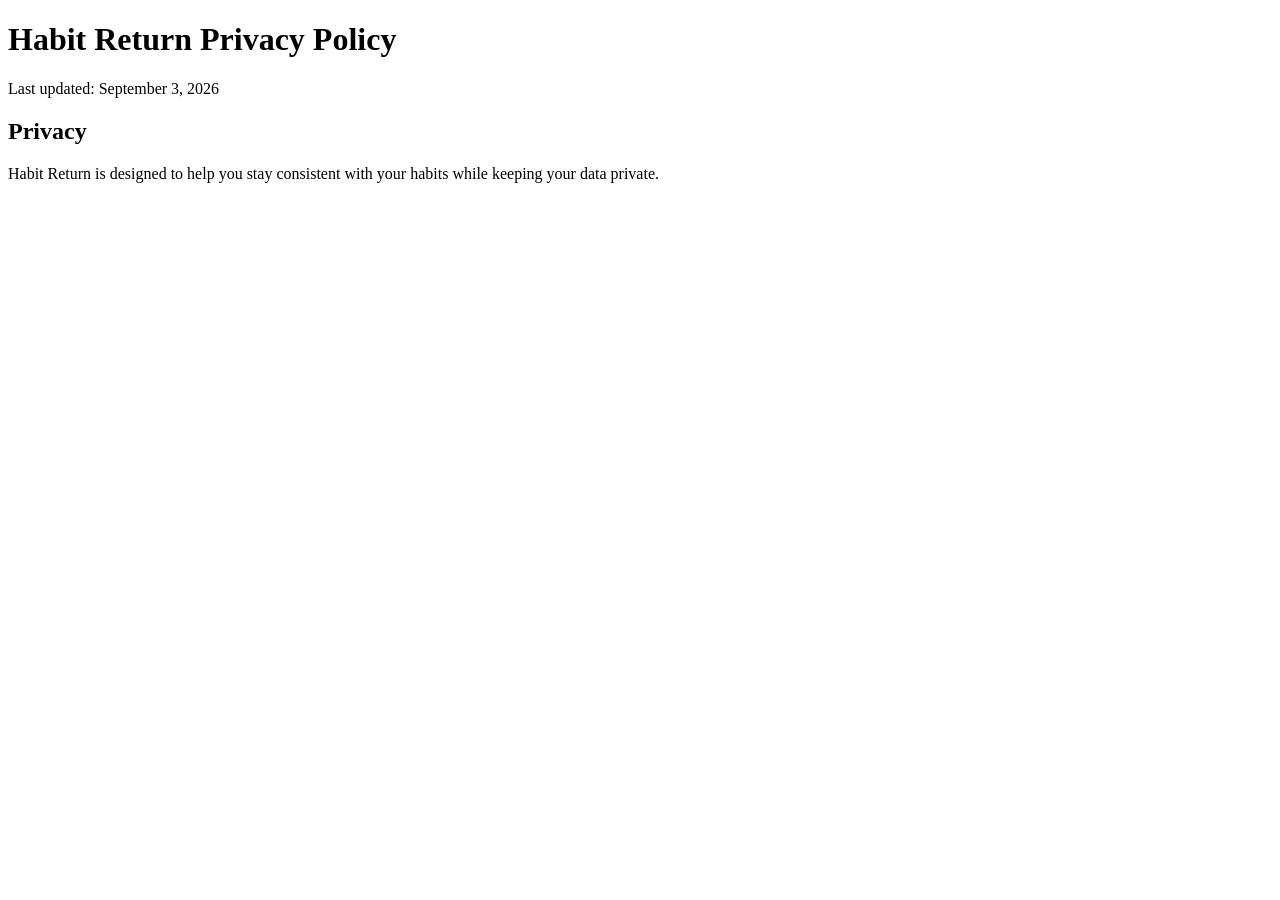
==== index.html @ 1a4edba1 "Create index.html" ====
<!DOCTYPE html>
<html lang="en">
<head>
    <meta charset="UTF-8">
    <meta name="viewport" content="width=device-width, initial-scale=1.0">

    <title>Habit Return - Privacy Policy</title>
</head>

<body>

    <h1>Habit Return Privacy Policy</h1>

    <p>Last updated: September 3, 2026</p>

    <h2>Privacy</h2>

    <p>
        Habit Return is designed to help you stay consistent with
        your habits while keeping your data private.
    </p>

</body>
</html>
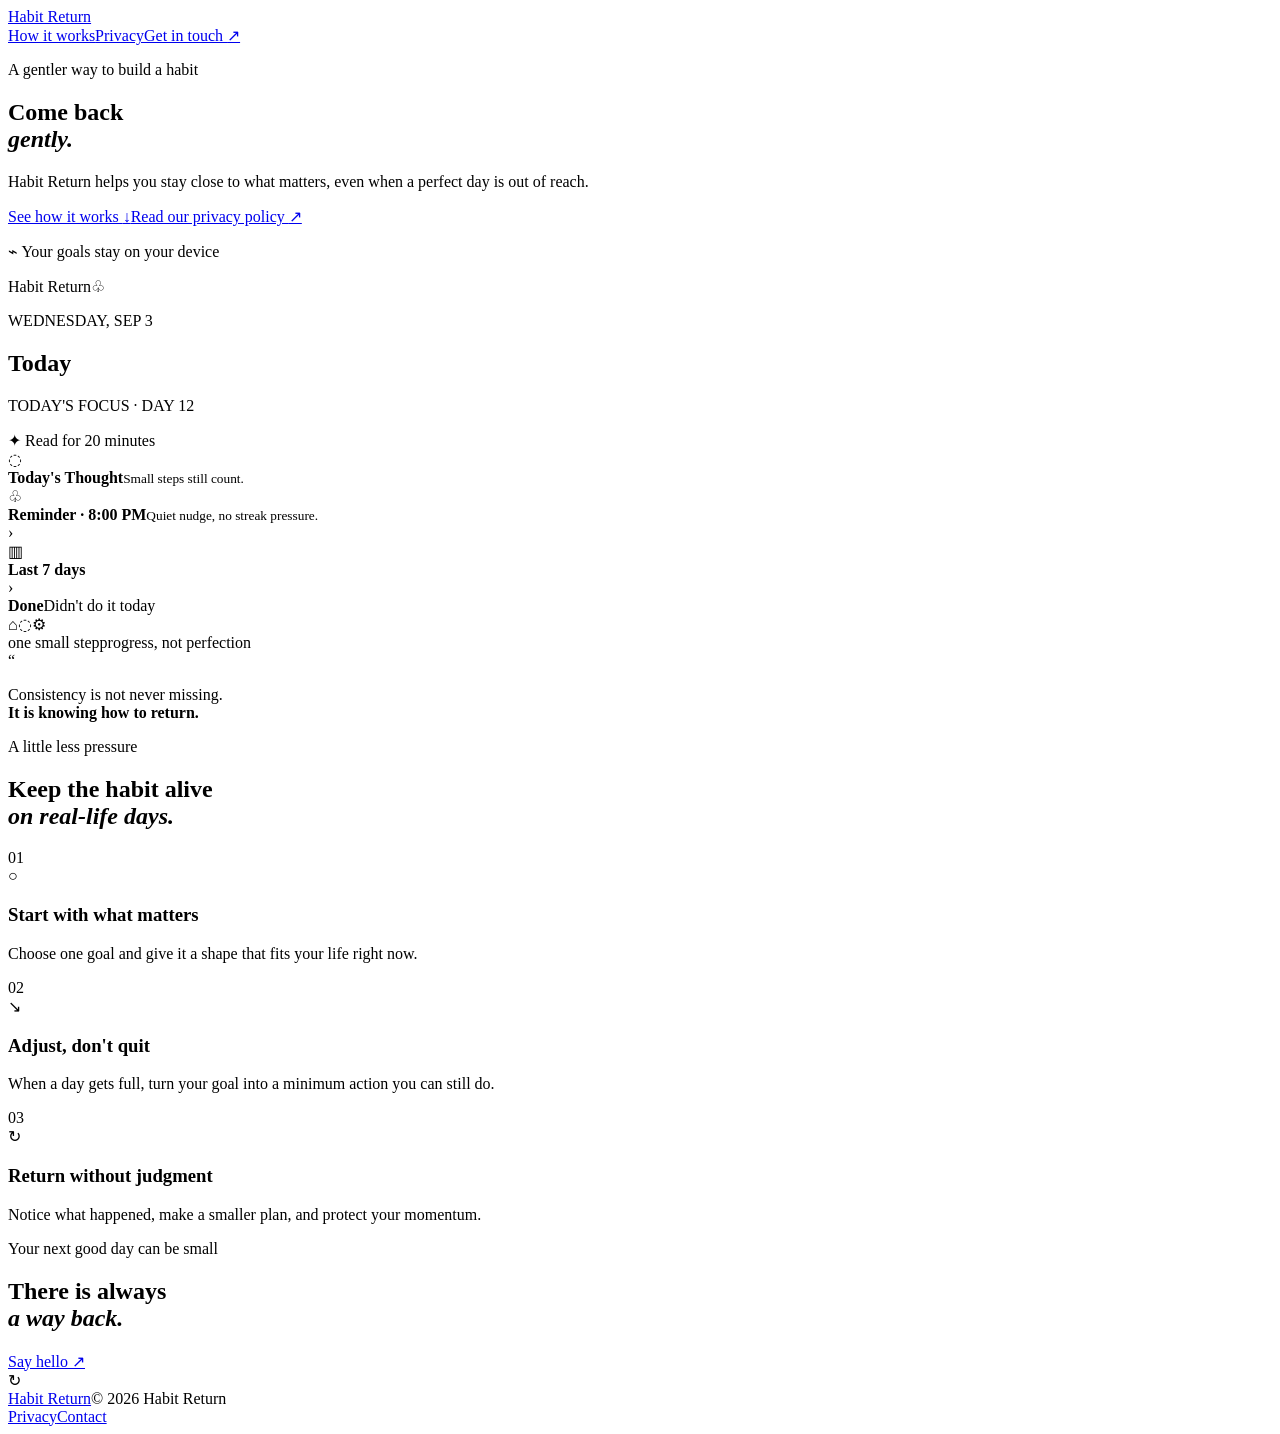
==== commit e59ff493: "Update home screen" ====
--- a/index.html
+++ b/index.html
@@ -1,24 +1,111 @@
-<!DOCTYPE html>
+<!doctype html>
 <html lang="en">
+
 <head>
-    <meta charset="UTF-8">
-    <meta name="viewport" content="width=device-width, initial-scale=1.0">
-
-    <title>Habit Return - Privacy Policy</title>
+    <meta charset="utf-8" />
+    <meta name="viewport" content="width=device-width, initial-scale=1" />
+    <meta name="description"
+        content="Habit Return helps you keep going on the days your usual routine does not happen." />
+    <title>Habit Return | Come back gently</title>
+    <link rel="stylesheet" href="styles.css" />
 </head>
 
 <body>
+    <header class="site-header">
+        <a class="brand" href="index.html" aria-label="Habit Return home"><span class="brand-mark"
+                aria-hidden="true"><img src="assets/logo.svg" alt="" /></span><span>Habit Return</span></a>
+        <nav class="site-nav" aria-label="Main navigation"><a href="#how-it-works">How it works</a><a
+                href="privacy.html">Privacy</a><a class="nav-cta" href="mailto:habitreturn.app@gmail.com">Get in touch
+                <span aria-hidden="true">↗</span></a></nav>
+    </header>
+    <main>
+        <section class="hero page-width">
+            <div class="hero-copy reveal">
+                <p class="eyebrow"><span class="eyebrow-dot"></span> A gentler way to build a habit</p>
+                <h1>Come back<br /><em>gently.</em></h1>
+                <p class="hero-lede">Habit Return helps you stay close to what matters, even when a perfect day is out
+                    of reach.</p>
+                <div class="hero-actions"><a class="button button-primary" href="#how-it-works">See how it works <span
+                            aria-hidden="true">↓</span></a><a class="text-link" href="privacy.html">Read our privacy
+                        policy <span aria-hidden="true">↗</span></a></div>
+                <p class="local-note"><span aria-hidden="true">⌁</span> Your goals stay on your device</p>
+            </div>
+            <div class="hero-art reveal reveal-delay" aria-label="A preview of the Habit Return daily check-in screen">
+                <div class="sun-ring"></div>
+                <div class="phone">
+                    <div class="phone-speaker"></div>
+                    <div class="phone-screen">
+                        <div class="phone-topline"><span class="phone-brand"><img src="assets/logo.svg" alt="" />Habit
+                                Return</span><span>♧</span></div>
+                        <p class="phone-kicker">WEDNESDAY, SEP 3</p>
+                        <h2>Today</h2>
+                        <p class="focus-label">TODAY'S FOCUS · DAY 12</p>
+                        <div class="focus-title"><span>✦</span> Read for 20 minutes</div>
+                        <div class="thought-row"><span class="mini-icon">◌</span>
+                            <div class="row-copy"><b>Today's Thought</b><small>Small steps still count.</small></div>
+                        </div>
+                        <div class="reminder-row"><span class="mini-icon orange">♧</span>
+                            <div class="row-copy"><b>Reminder · 8:00 PM</b><small>Quiet nudge, no streak
+                                    pressure.</small></div><span class="row-arrow">›</span>
+                        </div>
+                        <div class="history-row"><span class="mini-icon">▥</span>
+                            <div class="row-copy"><b>Last 7 days</b></div><span class="row-arrow">›</span>
+                        </div>
+                        <div class="status-row"><i></i><i class="today"></i><i></i><i></i><i></i></div>
+                        <div class="mock-buttons"><b>Done</b><span>Didn't do it today</span></div>
+                        <div class="phone-tabbar"><span>⌂</span><span class="active">◌</span><span>⚙</span></div>
+                    </div>
+                </div><span class="art-label label-one">one small step</span><span class="art-label label-two">progress,
+                    not perfection</span>
+            </div>
+        </section>
+        <section class="quote-band">
+            <div class="page-width quote-content"><span class="quote-mark">“</span>
+                <p>Consistency is not never missing.<br /><strong>It is knowing how to return.</strong></p><span
+                    class="quote-line"></span>
+            </div>
+        </section>
+        <section class="how page-width" id="how-it-works">
+            <div class="section-heading reveal">
+                <p class="eyebrow">A little less pressure</p>
+                <h2>Keep the habit alive<br /><em>on real-life days.</em></h2>
+            </div>
+            <div class="feature-grid">
+                <article class="feature reveal">
+                    <div class="feature-number">01</div>
+                    <div class="feature-icon blue">○</div>
+                    <h3>Start with what matters</h3>
+                    <p>Choose one goal and give it a shape that fits your life right now.</p>
+                </article>
+                <article class="feature reveal reveal-delay">
+                    <div class="feature-number">02</div>
+                    <div class="feature-icon orange">↘</div>
+                    <h3>Adjust, don't quit</h3>
+                    <p>When a day gets full, turn your goal into a minimum action you can still do.</p>
+                </article>
+                <article class="feature reveal reveal-delay-two">
+                    <div class="feature-number">03</div>
+                    <div class="feature-icon green">↻</div>
+                    <h3>Return without judgment</h3>
+                    <p>Notice what happened, make a smaller plan, and protect your momentum.</p>
+                </article>
+            </div>
+        </section>
+        <section class="closing page-width reveal">
+            <div class="closing-inner">
+                <p class="eyebrow">Your next good day can be small</p>
+                <h2>There is always<br /><em>a way back.</em></h2><a class="button button-dark"
+                    href="mailto:habitreturn.app@gmail.com">Say hello <span aria-hidden="true">↗</span></a>
+            </div>
+            <div class="closing-scribble" aria-hidden="true">↻</div>
+        </section>
+    </main>
+    <footer class="site-footer page-width"><a class="brand" href="index.html"><span class="brand-mark small"
+                aria-hidden="true"><img src="assets/logo.svg" alt="" /></span><span>Habit Return</span></a><span>© 2026
+            Habit Return</span>
+        <div><a href="privacy.html">Privacy</a><a href="mailto:habitreturn.app@gmail.com">Contact</a></div>
+    </footer>
+    <script src="script.js"></script>
+</body>
 
-    <h1>Habit Return Privacy Policy</h1>
-
-    <p>Last updated: September 3, 2026</p>
-
-    <h2>Privacy</h2>
-
-    <p>
-        Habit Return is designed to help you stay consistent with
-        your habits while keeping your data private.
-    </p>
-
-</body>
 </html>
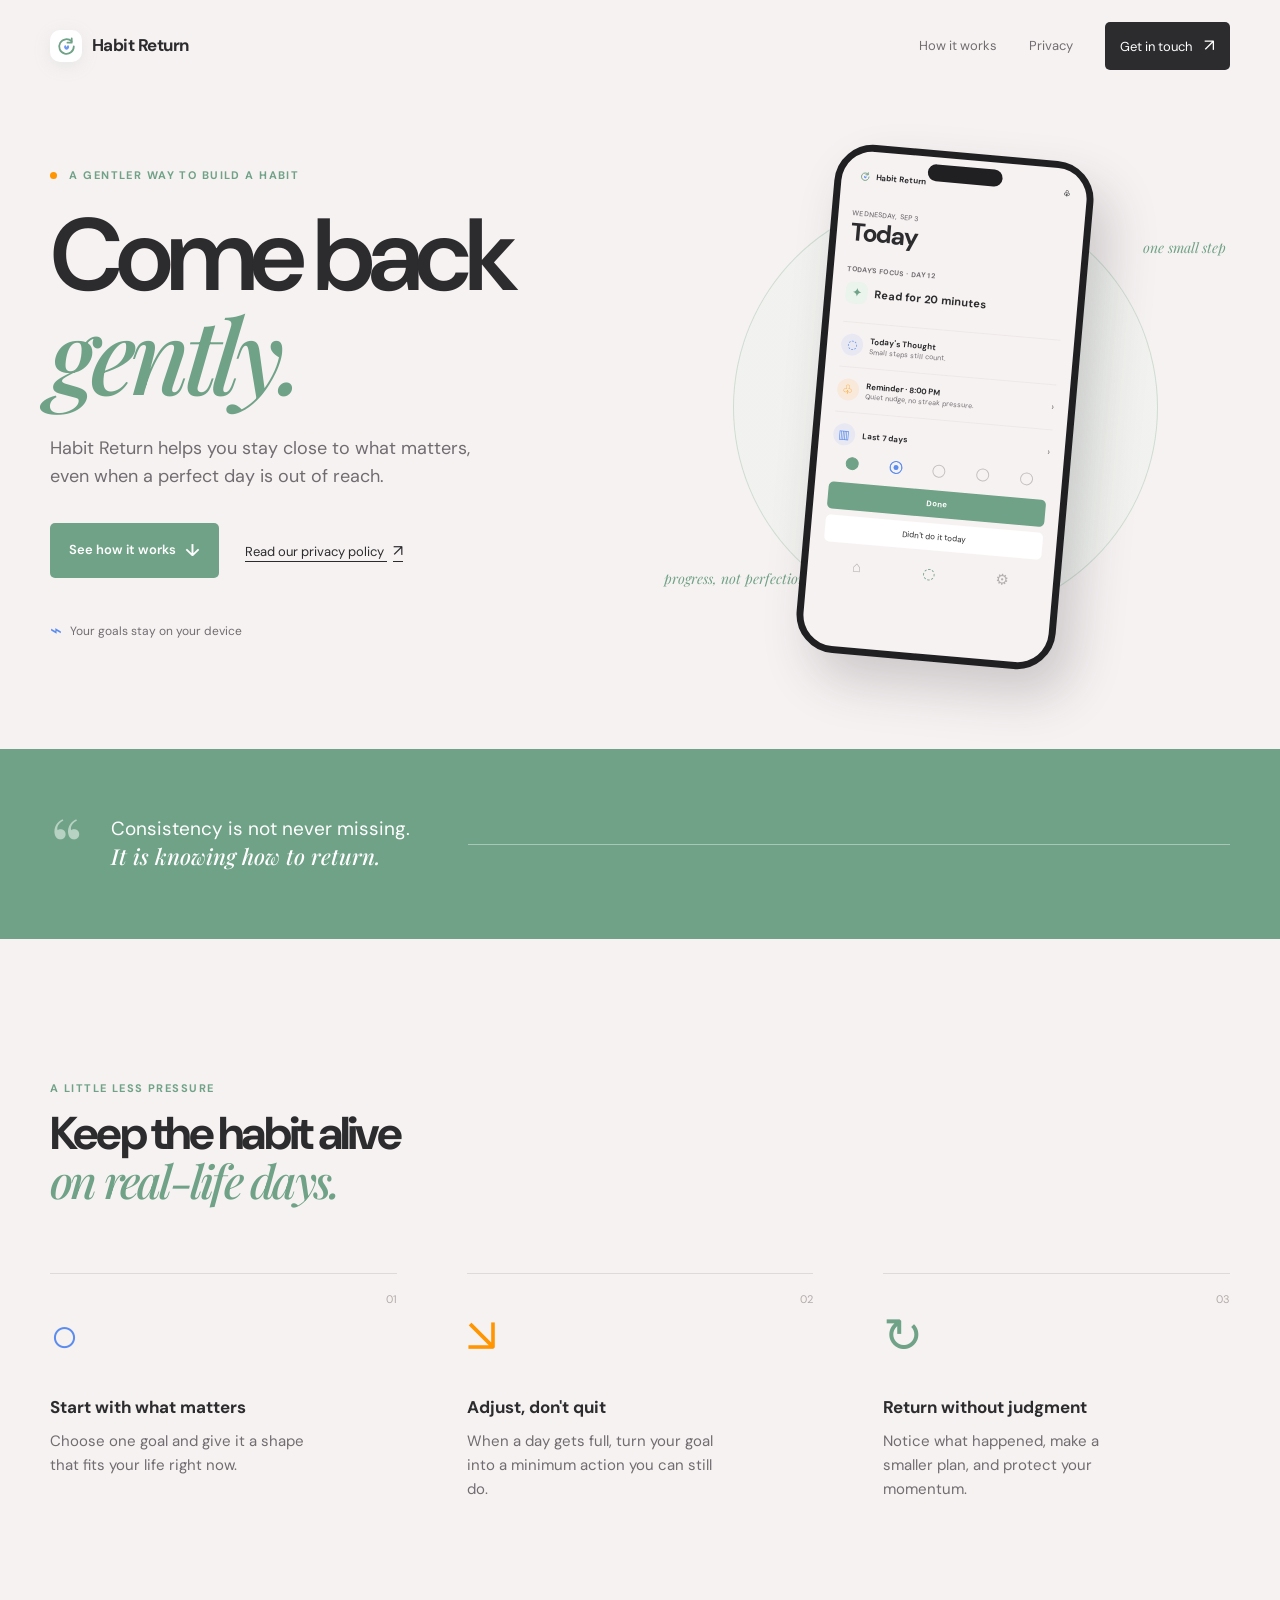
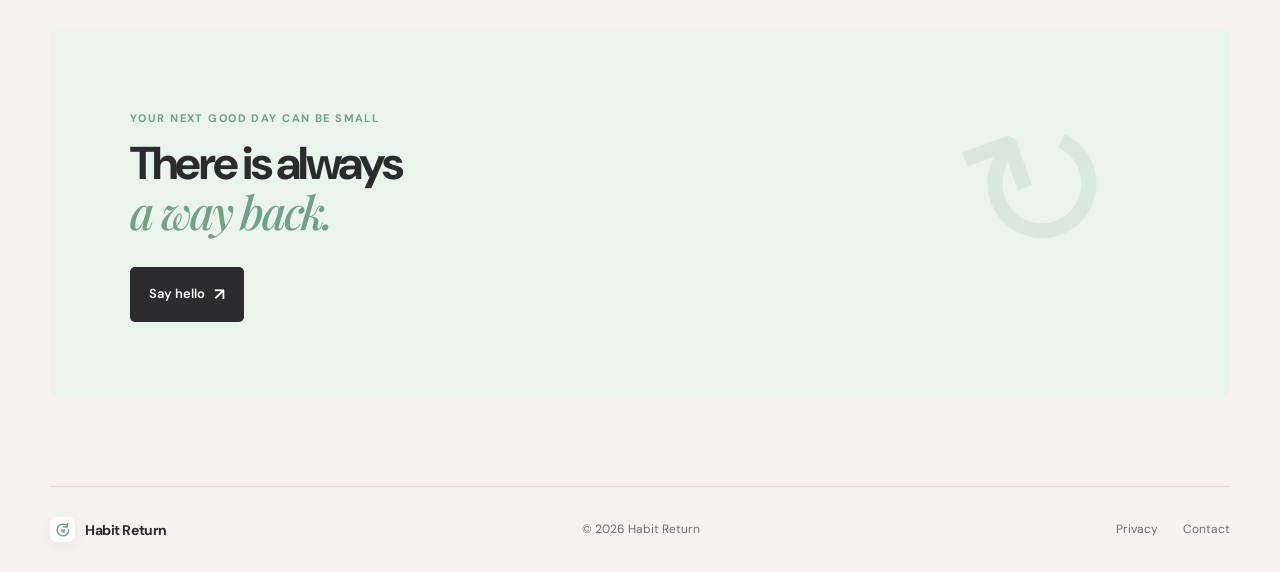
==== commit 2c30f3b9: "fix privacy redirect" ====
--- a/index.html
+++ b/index.html
@@ -15,7 +15,7 @@
         <a class="brand" href="index.html" aria-label="Habit Return home"><span class="brand-mark"
                 aria-hidden="true"><img src="assets/logo.svg" alt="" /></span><span>Habit Return</span></a>
         <nav class="site-nav" aria-label="Main navigation"><a href="#how-it-works">How it works</a><a
-                href="privacy.html">Privacy</a><a class="nav-cta" href="mailto:habitreturn.app@gmail.com">Get in touch
+                href="privacy">Privacy</a><a class="nav-cta" href="mailto:habitreturn.app@gmail.com">Get in touch
                 <span aria-hidden="true">↗</span></a></nav>
     </header>
     <main>
--- a/styles.css
+++ b/styles.css
@@ -0,0 +1,990 @@
+@import url('https://fonts.googleapis.com/css2?family=DM+Sans:wght@400;500;600;700&family=Playfair+Display:ital,wght@0,500;0,600;1,500;1,600&display=swap');
+
+:root {
+    --ink: #2c2c2e;
+    --muted: #706c70;
+    --paper: #f7f2f2;
+    --white: #fff;
+    --sage: #6fa286;
+    --sage-pale: #eaf3ec;
+    --blue: #5b8def;
+    --orange: #ff9500;
+    --line: #dfd9d7;
+    --serif: 'Playfair Display', Georgia, serif;
+    --sans: 'DM Sans', sans-serif
+}
+
+* {
+    box-sizing: border-box
+}
+
+html {
+    scroll-behavior: smooth
+}
+
+body {
+    margin: 0;
+    background: var(--paper);
+    color: var(--ink);
+    font: 15px/1.6 var(--sans)
+}
+
+a {
+    color: inherit;
+    text-decoration: none
+}
+
+.page-width,
+.site-header {
+    width: min(1180px, calc(100% - 64px));
+    margin-inline: auto
+}
+
+.site-header {
+    height: 92px;
+    display: flex;
+    align-items: center;
+    justify-content: space-between
+}
+
+.brand {
+    display: flex;
+    align-items: center;
+    gap: 10px;
+    font-weight: 700;
+    letter-spacing: -.03em;
+    font-size: 17px
+}
+
+.brand-mark {
+    width: 32px;
+    height: 32px;
+    border-radius: 10px;
+    background: #fff;
+    display: grid;
+    place-items: center;
+    color: var(--sage);
+    box-shadow: 0 4px 18px #6fa28622
+}
+
+.brand-mark svg {
+    width: 25px;
+    height: 25px
+}
+
+.brand-mark img {
+    width: 25px;
+    height: 25px;
+    display: block
+}
+
+.brand-mark.small {
+    width: 25px;
+    height: 25px;
+    border-radius: 7px
+}
+
+.brand-mark.small svg {
+    width: 20px;
+    height: 20px
+}
+
+.brand-mark.small img {
+    width: 20px;
+    height: 20px
+}
+
+.site-nav {
+    display: flex;
+    align-items: center;
+    gap: 32px;
+    color: var(--muted);
+    font-size: 13px
+}
+
+.site-nav a {
+    transition: color .2s
+}
+
+.site-nav a:hover,
+.site-nav .active-nav {
+    color: var(--ink)
+}
+
+.nav-cta {
+    background: var(--ink);
+    color: #fff !important;
+    border-radius: 5px;
+    padding: 10px 15px
+}
+
+.nav-cta span,
+.button span {
+    font-size: 17px;
+    margin-left: 9px
+}
+
+.hero {
+    min-height: 640px;
+    display: grid;
+    grid-template-columns: 1fr 1fr;
+    align-items: center;
+    gap: 40px;
+    padding-block: 55px 82px
+}
+
+.eyebrow {
+    color: var(--sage);
+    font-size: 11px;
+    text-transform: uppercase;
+    letter-spacing: .13em;
+    font-weight: 700
+}
+
+.eyebrow-dot {
+    display: inline-block;
+    width: 7px;
+    height: 7px;
+    border-radius: 50%;
+    background: var(--orange);
+    margin-right: 8px
+}
+
+.hero h1,
+.policy-intro h1 {
+    font-size: clamp(68px, 8vw, 112px);
+    line-height: .95;
+    letter-spacing: -.065em;
+    margin: 22px 0 26px;
+    font-weight: 600
+}
+
+.hero h1 em,
+.section-heading em,
+.closing h2 em,
+.policy-intro h1 em {
+    font-family: var(--serif);
+    font-weight: 500;
+    letter-spacing: -.06em;
+    color: var(--sage)
+}
+
+.hero-lede {
+    color: var(--muted);
+    font-size: 18px;
+    line-height: 1.55;
+    max-width: 420px
+}
+
+.hero-actions {
+    display: flex;
+    align-items: center;
+    gap: 26px;
+    margin-top: 32px
+}
+
+.button {
+    display: inline-flex;
+    align-items: center;
+    border-radius: 5px;
+    padding: 14px 19px;
+    font-weight: 600;
+    font-size: 13px
+}
+
+.button-primary {
+    background: var(--sage);
+    color: #fff
+}
+
+.button-dark {
+    background: var(--ink);
+    color: #fff
+}
+
+.text-link {
+    font-size: 13px;
+    text-decoration: underline;
+    text-underline-offset: 5px
+}
+
+.text-link span {
+    font-size: 16px;
+    margin-left: 6px
+}
+
+.local-note {
+    font-size: 12px;
+    color: var(--muted);
+    margin-top: 36px
+}
+
+.local-note span {
+    font-size: 20px;
+    color: var(--blue);
+    vertical-align: -2px;
+    margin-right: 5px
+}
+
+.hero-art {
+    height: 520px;
+    position: relative;
+    display: grid;
+    place-items: center
+}
+
+.sun-ring {
+    position: absolute;
+    width: 425px;
+    height: 425px;
+    border: 1px solid #6fa28645;
+    border-radius: 50%;
+    background: radial-gradient(circle, #fff8 0 38%, #eaf3ec77 39% 100%)
+}
+
+.phone {
+    position: relative;
+    width: 260px;
+    height: 510px;
+    background: #2c2c2e;
+    border: 7px solid #202022;
+    border-radius: 39px;
+    box-shadow: 18px 25px 50px #2c2c2e35;
+    transform: rotate(5deg);
+    z-index: 1
+}
+
+.phone-speaker {
+    position: absolute;
+    top: 7px;
+    left: 50%;
+    width: 75px;
+    height: 17px;
+    background: #202022;
+    border-radius: 20px;
+    transform: translateX(-50%);
+    z-index: 2
+}
+
+.phone-screen {
+    height: 100%;
+    border-radius: 31px;
+    overflow: hidden;
+    background: #f7f2f2;
+    padding: 17px 14px 12px
+}
+
+.phone-topline {
+    font-size: 8px;
+    font-weight: 600;
+    display: flex;
+    align-items: center;
+    justify-content: space-between;
+    margin: 2px 3px 25px
+}
+
+.phone-brand {
+    display: flex;
+    align-items: center;
+    gap: 4px;
+    font-size: 8px;
+    font-weight: 700
+}
+
+.phone-brand img {
+    width: 13px;
+    height: 13px
+}
+
+.phone-kicker {
+    color: var(--muted);
+    font-size: 7px;
+    letter-spacing: .02em;
+    font-weight: 500;
+    margin: 0
+}
+
+.phone-screen h2 {
+    font-size: 25px;
+    line-height: 1.04;
+    letter-spacing: -.06em;
+    margin: 1px 0 18px
+}
+
+.phone-screen h2 span {
+    font-family: var(--serif);
+    color: var(--sage);
+    font-style: italic;
+    font-weight: 500
+}
+
+.goal-card,
+.soft-card {
+    background: #fff;
+    border-radius: 12px;
+    padding: 12px;
+    display: flex;
+    align-items: center;
+    gap: 9px;
+    box-shadow: 0 8px 18px #2c2c2e0c
+}
+
+.focus-label {
+    color: var(--muted);
+    font-size: 7px;
+    font-weight: 700;
+    letter-spacing: .05em;
+    margin-bottom: 7px
+}
+
+.focus-title {
+    display: flex;
+    align-items: center;
+    gap: 7px;
+    font-size: 11px;
+    font-weight: 700;
+    margin-bottom: 18px
+}
+
+.focus-title span {
+    display: grid;
+    place-items: center;
+    width: 22px;
+    height: 22px;
+    border-radius: 7px;
+    background: #eaf3ec;
+    color: var(--sage)
+}
+
+.thought-row,
+.reminder-row,
+.history-row {
+    display: flex;
+    align-items: center;
+    gap: 7px;
+    border-top: 1px solid #dfd9d766;
+    padding: 11px 0
+}
+
+.mini-icon {
+    display: grid;
+    place-items: center;
+    flex: 0 0 22px;
+    width: 22px;
+    height: 22px;
+    border-radius: 50%;
+    background: #5b8def18;
+    color: var(--blue);
+    font-size: 12px
+}
+
+.mini-icon.orange {
+    background: #ff950018;
+    color: var(--orange)
+}
+
+.row-copy {
+    font-size: 8px;
+    line-height: 1.25
+}
+
+.row-copy small {
+    display: block;
+    color: var(--muted);
+    font-size: 7px;
+    margin-top: 2px
+}
+
+.row-arrow {
+    margin-left: auto;
+    color: var(--muted);
+    font-size: 10px
+}
+
+.goal-icon {
+    background: #eaf3ec;
+    color: var(--sage);
+    width: 29px;
+    height: 29px;
+    border-radius: 9px;
+    display: grid;
+    place-items: center;
+    font-size: 16px
+}
+
+.goal-card strong,
+.goal-card small {
+    display: block;
+    font-size: 9px
+}
+
+.goal-card small {
+    color: var(--muted);
+    font-size: 7px;
+    margin-top: 2px
+}
+
+.check {
+    margin-left: auto;
+    background: var(--sage);
+    color: #fff;
+    border-radius: 50%;
+    width: 18px;
+    height: 18px;
+    text-align: center;
+    font-size: 11px
+}
+
+.week-row {
+    display: flex;
+    justify-content: space-around;
+    color: var(--muted);
+    font-size: 7px;
+    margin: 28px 0 8px
+}
+
+.status-row {
+    display: flex;
+    justify-content: space-around
+}
+
+.status-row i {
+    width: 13px;
+    height: 13px;
+    border: 1.5px solid #c5c1c0;
+    border-radius: 50%
+}
+
+.status-row i:first-child {
+    background: var(--sage);
+    border-color: var(--sage)
+}
+
+.status-row i.today {
+    border-color: var(--blue);
+    box-shadow: inset 0 0 0 3px #f7f2f2;
+    background: var(--blue)
+}
+
+.soft-card {
+    display: block;
+    margin-top: 30px;
+    background: #eaf3ec;
+    font-size: 8px;
+    color: var(--muted)
+}
+
+.soft-card b {
+    display: block;
+    color: var(--ink);
+    font-size: 9px;
+    margin-top: 3px
+}
+
+.phone-tabbar {
+    display: flex;
+    justify-content: space-around;
+    color: #b4b0b0;
+    font-size: 15px;
+    margin-top: 11px
+}
+
+.phone-tabbar .active {
+    color: var(--sage)
+}
+
+.mock-buttons {
+    display: grid;
+    gap: 6px;
+    margin-top: 13px;
+    text-align: center;
+    font-size: 8px
+}
+
+.mock-buttons b,
+.mock-buttons span {
+    border-radius: 5px;
+    padding: 7px 4px
+}
+
+.mock-buttons b {
+    background: var(--sage);
+    color: #fff
+}
+
+.mock-buttons span {
+    background: #fff;
+    color: var(--ink)
+}
+
+.art-label {
+    position: absolute;
+    font-family: var(--serif);
+    font-style: italic;
+    color: var(--sage);
+    font-size: 14px
+}
+
+.label-one {
+    top: 90px;
+    right: 4px
+}
+
+.label-two {
+    bottom: 77px;
+    left: 4px
+}
+
+.quote-band {
+    background: var(--sage);
+    color: #fff;
+    padding: 55px 0
+}
+
+.quote-content {
+    display: flex;
+    align-items: center;
+    gap: 28px
+}
+
+.quote-mark {
+    font: 80px/1 var(--serif);
+    opacity: .5
+}
+
+.quote-content p {
+    font-size: 19px;
+    line-height: 1.35;
+    margin: 0
+}
+
+.quote-content strong {
+    font-family: var(--serif);
+    font-style: italic;
+    font-size: 22px;
+    font-weight: 500
+}
+
+.quote-line {
+    height: 1px;
+    background: #ffffff66;
+    flex: 1;
+    margin-left: 30px
+}
+
+.how {
+    padding-block: 130px
+}
+
+.section-heading h2,
+.closing h2 {
+    font-size: 46px;
+    line-height: 1.04;
+    letter-spacing: -.06em;
+    margin: 12px 0 65px
+}
+
+.feature-grid {
+    display: grid;
+    grid-template-columns: repeat(3, 1fr);
+    gap: 70px
+}
+
+.feature {
+    border-top: 1px solid var(--line);
+    padding-top: 17px
+}
+
+.feature-number {
+    float: right;
+    color: #b2aca9;
+    font-size: 11px
+}
+
+.feature-icon {
+    font-size: 48px;
+    height: 90px;
+    display: flex;
+    align-items: center
+}
+
+.feature-icon.blue {
+    color: var(--blue)
+}
+
+.feature-icon.orange {
+    color: var(--orange)
+}
+
+.feature-icon.green {
+    color: var(--sage)
+}
+
+.feature h3 {
+    font-size: 17px;
+    margin: 13px 0 8px
+}
+
+.feature p {
+    color: var(--muted);
+    max-width: 260px;
+    margin: 0
+}
+
+.closing {
+    background: var(--sage-pale);
+    min-height: 365px;
+    position: relative;
+    padding: 68px 80px;
+    margin-bottom: 90px;
+    overflow: hidden
+}
+
+.closing h2 {
+    margin: 12px 0 28px
+}
+
+.closing-scribble {
+    position: absolute;
+    right: 10%;
+    top: 25px;
+    font: 180px var(--serif);
+    color: #6fa28624;
+    transform: rotate(-20deg)
+}
+
+.site-footer {
+    border-top: 1px solid var(--line);
+    min-height: 86px;
+    display: flex;
+    align-items: center;
+    justify-content: space-between;
+    color: var(--muted);
+    font-size: 12px
+}
+
+.site-footer .brand {
+    color: var(--ink);
+    font-size: 14px
+}
+
+.site-footer div {
+    display: flex;
+    gap: 25px
+}
+
+.policy-wrap {
+    padding: 75px 0 110px
+}
+
+.policy-intro {
+    border-bottom: 1px solid var(--line);
+    padding-bottom: 65px
+}
+
+.policy-intro h1 {
+    font-size: clamp(65px, 8vw, 100px);
+    margin: 24px 0 18px
+}
+
+.policy-date {
+    color: var(--muted);
+    font-size: 13px
+}
+
+.policy-layout {
+    display: grid;
+    grid-template-columns: 210px minmax(0, 650px);
+    gap: 105px;
+    padding-top: 65px
+}
+
+.policy-aside {
+    display: flex;
+    flex-direction: column;
+    gap: 14px;
+    font-size: 12px;
+    align-self: start;
+    position: sticky;
+    top: 25px
+}
+
+.policy-aside span {
+    color: var(--sage);
+    font-weight: 700;
+    text-transform: uppercase;
+    letter-spacing: .12em;
+    font-size: 10px;
+    margin-bottom: 8px
+}
+
+.policy-aside a {
+    color: var(--muted)
+}
+
+.policy-aside a:hover {
+    color: var(--ink)
+}
+
+.policy-content {
+    font-size: 15px
+}
+
+.policy-content p {
+    color: var(--muted);
+    margin: 0 0 18px
+}
+
+.policy-content .policy-lead {
+    color: var(--ink);
+    font: 21px/1.45 var(--serif);
+    margin-bottom: 18px
+}
+
+.policy-content section {
+    padding-top: 35px;
+    margin-top: 28px;
+    border-top: 1px solid var(--line);
+    scroll-margin-top: 25px
+}
+
+.policy-content h2 {
+    font-size: 21px;
+    letter-spacing: -.04em;
+    margin: 0 0 16px
+}
+
+.policy-content ul {
+    padding-left: 20px;
+    color: var(--muted);
+    margin: 0 0 18px
+}
+
+.policy-content li {
+    padding: 2px 0
+}
+
+.email-link {
+    color: var(--sage);
+    font-weight: 700;
+    text-decoration: underline;
+    text-underline-offset: 4px
+}
+
+.policy-signoff {
+    border-top: 1px solid var(--line);
+    margin-top: 55px;
+    padding-top: 20px;
+    display: flex;
+    justify-content: space-between;
+    font-size: 12px;
+    color: var(--muted)
+}
+
+.policy-signoff strong {
+    color: var(--ink)
+}
+
+.reveal {
+    animation: rise .75s both
+}
+
+.reveal-delay {
+    animation-delay: .15s
+}
+
+.reveal-delay-two {
+    animation-delay: .3s
+}
+
+@keyframes rise {
+    from {
+        opacity: 0;
+        transform: translateY(16px)
+    }
+
+    to {
+        opacity: 1;
+        transform: none
+    }
+}
+
+@media(max-width:760px) {
+
+    .page-width,
+    .site-header {
+        width: min(100% - 36px, 520px)
+    }
+
+    .site-header {
+        height: 75px
+    }
+
+    .site-nav {
+        gap: 13px;
+        font-size: 11px
+    }
+
+    .site-nav a:first-child {
+        display: none
+    }
+
+    .nav-cta {
+        padding: 8px 10px
+    }
+
+    .hero {
+        display: block;
+        padding: 50px 0 55px;
+        min-height: auto
+    }
+
+    .hero h1 {
+        font-size: 76px
+    }
+
+    .hero-lede {
+        font-size: 16px
+    }
+
+    .hero-actions {
+        align-items: flex-start;
+        flex-direction: column;
+        gap: 18px
+    }
+
+    .hero-art {
+        height: 505px;
+        margin-top: 25px;
+        overflow: hidden
+    }
+
+    .sun-ring {
+        width: min(330px, 90vw);
+        height: min(330px, 90vw)
+    }
+
+    .phone {
+        transform: rotate(4deg) scale(.9)
+    }
+
+    .label-one {
+        right: 0
+    }
+
+    .label-two {
+        left: 0
+    }
+
+    .quote-content {
+        gap: 14px
+    }
+
+    .quote-mark {
+        font-size: 60px
+    }
+
+    .quote-content p {
+        font-size: 15px
+    }
+
+    .quote-content strong {
+        font-size: 17px
+    }
+
+    .quote-line {
+        display: none
+    }
+
+    .how {
+        padding-block: 85px
+    }
+
+    .section-heading h2,
+    .closing h2 {
+        font-size: 38px
+    }
+
+    .feature-grid {
+        display: block
+    }
+
+    .feature {
+        margin-top: 38px
+    }
+
+    .feature-icon {
+        height: 65px
+    }
+
+    .closing {
+        padding: 50px 32px;
+        margin-bottom: 60px
+    }
+
+    .site-footer {
+        min-height: 125px;
+        flex-wrap: wrap;
+        gap: 10px;
+        padding: 20px 0
+    }
+
+    .site-footer>span {
+        order: 3;
+        width: 100%
+    }
+
+    .policy-wrap {
+        padding: 55px 0 75px
+    }
+
+    .policy-intro {
+        padding-bottom: 45px
+    }
+
+    .policy-layout {
+        display: block;
+        padding-top: 40px
+    }
+
+    .policy-aside {
+        position: static;
+        display: grid;
+        grid-template-columns: 1fr 1fr;
+        gap: 10px 20px;
+        padding-bottom: 35px;
+        border-bottom: 1px solid var(--line)
+    }
+
+    .policy-aside span {
+        grid-column: 1/-1
+    }
+
+    .policy-content {
+        padding-top: 8px
+    }
+
+    .policy-content .policy-lead {
+        font-size: 19px
+    }
+
+    .policy-signoff {
+        display: block
+    }
+
+    .policy-signoff span {
+        display: block;
+        margin-top: 8px
+    }
+}
+
+@media(max-width:760px) {
+    .hero-art {
+        overflow: hidden
+    }
+
+    .sun-ring {
+        width: min(330px, 90vw);
+        height: min(330px, 90vw)
+    }
+}
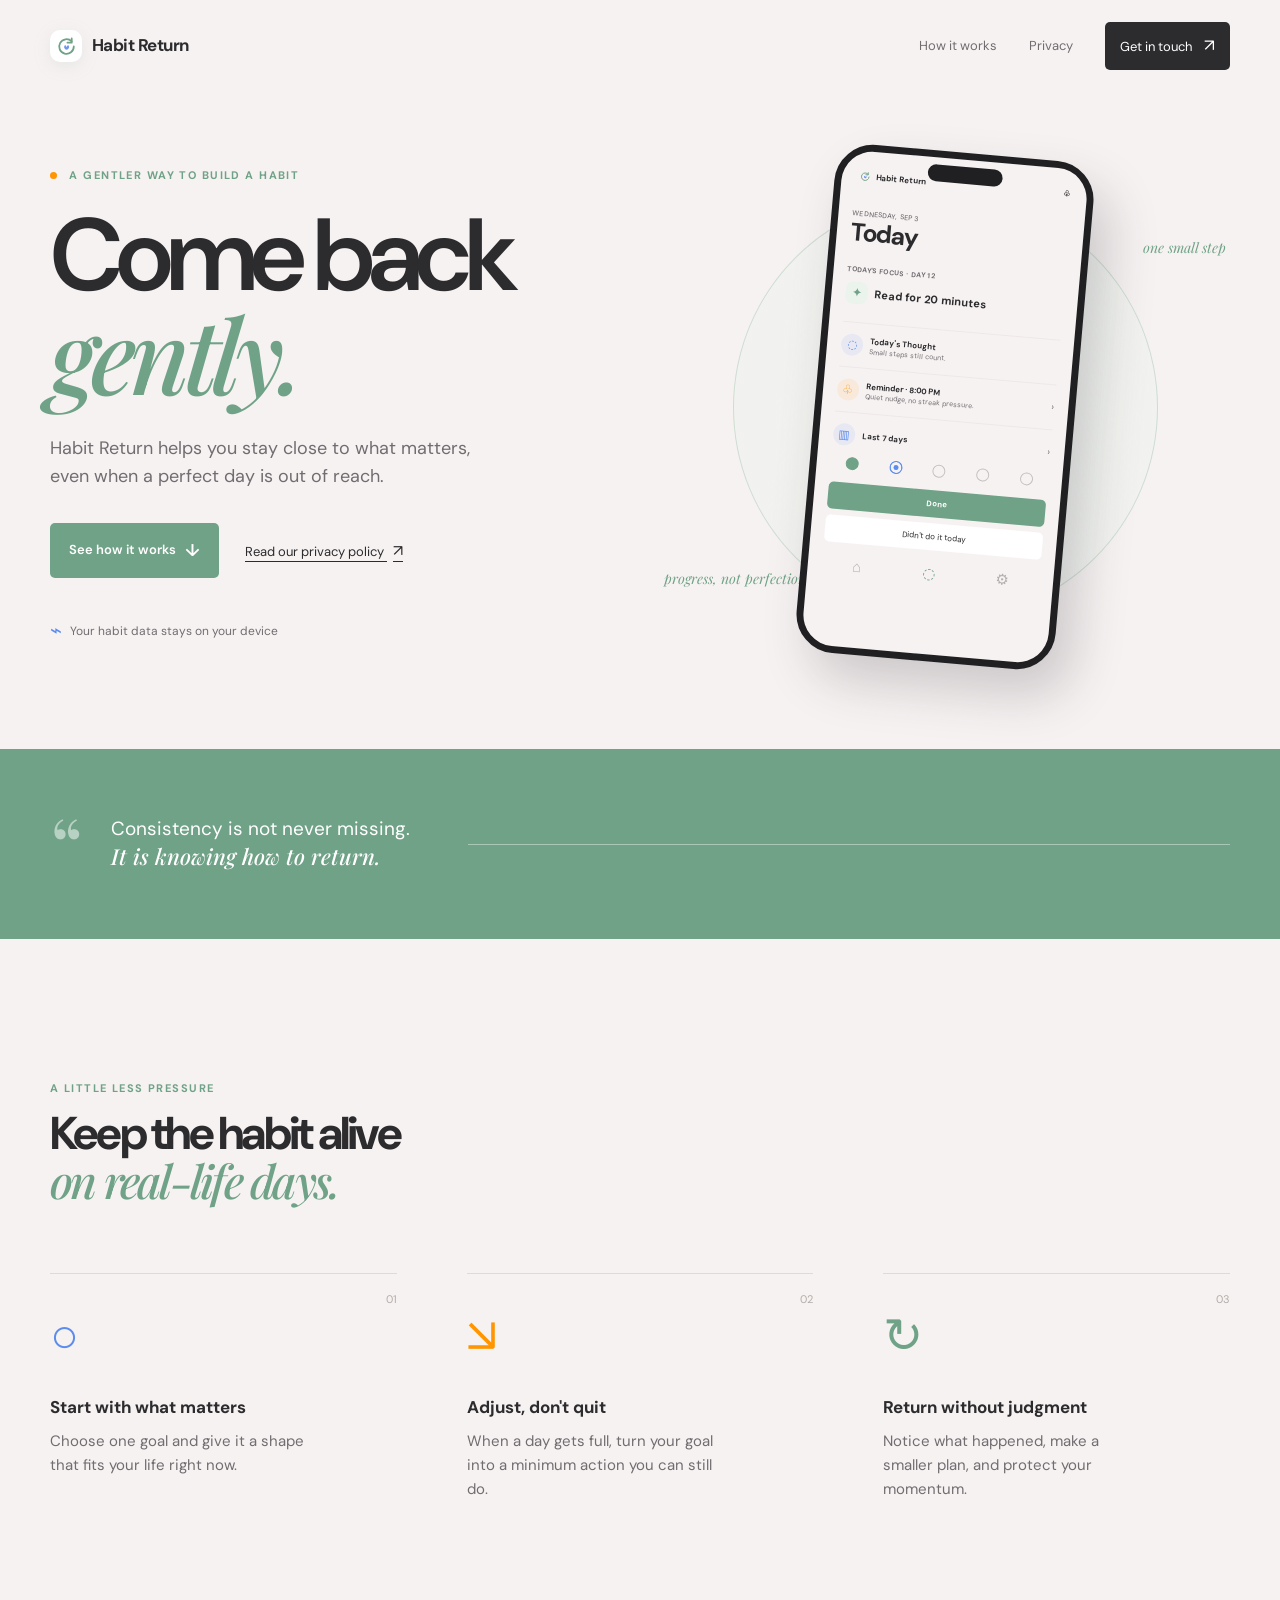
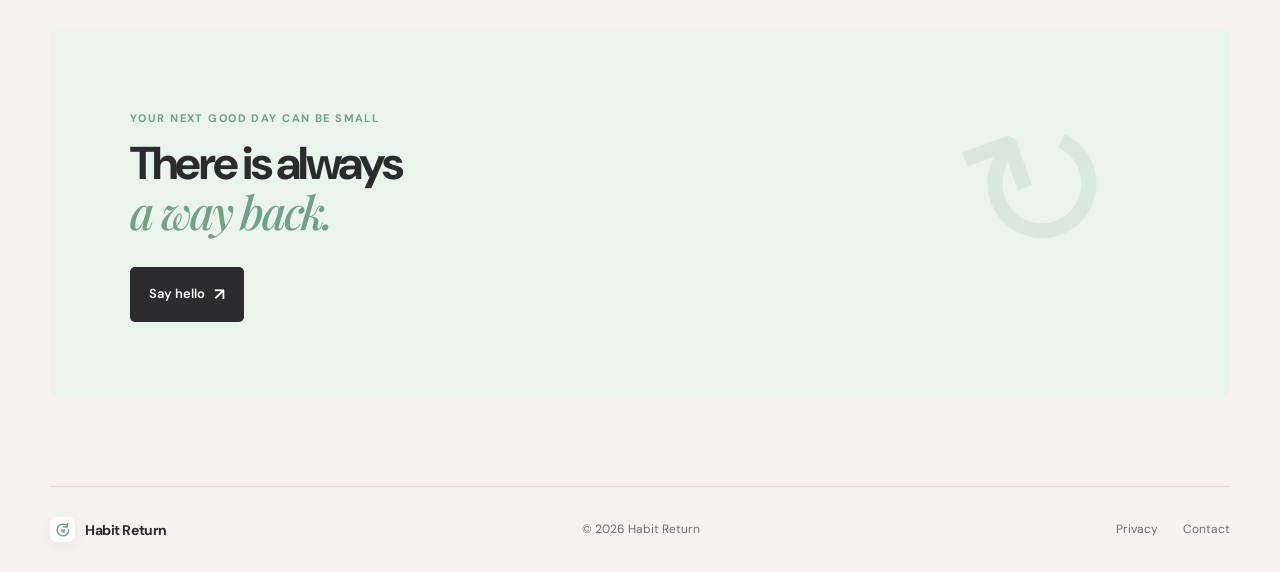
==== commit 85b19df3: "update home page text" ====
--- a/index.html
+++ b/index.html
@@ -15,7 +15,7 @@
         <a class="brand" href="index.html" aria-label="Habit Return home"><span class="brand-mark"
                 aria-hidden="true"><img src="assets/logo.svg" alt="" /></span><span>Habit Return</span></a>
         <nav class="site-nav" aria-label="Main navigation"><a href="#how-it-works">How it works</a><a
-                href="privacy">Privacy</a><a class="nav-cta" href="mailto:habitreturn.app@gmail.com">Get in touch
+                href="privacy/">Privacy</a><a class="nav-cta" href="mailto:buildwithmuzamal@gmail.com">Get in touch
                 <span aria-hidden="true">↗</span></a></nav>
     </header>
     <main>
@@ -26,9 +26,9 @@
                 <p class="hero-lede">Habit Return helps you stay close to what matters, even when a perfect day is out
                     of reach.</p>
                 <div class="hero-actions"><a class="button button-primary" href="#how-it-works">See how it works <span
-                            aria-hidden="true">↓</span></a><a class="text-link" href="privacy.html">Read our privacy
+                            aria-hidden="true">↓</span></a><a class="text-link" href="privacy/">Read our privacy
                         policy <span aria-hidden="true">↗</span></a></div>
-                <p class="local-note"><span aria-hidden="true">⌁</span> Your goals stay on your device</p>
+                <p class="local-note"><span aria-hidden="true">⌁</span> Your habit data stays on your device</p>
             </div>
             <div class="hero-art reveal reveal-delay" aria-label="A preview of the Habit Return daily check-in screen">
                 <div class="sun-ring"></div>
@@ -95,7 +95,7 @@
             <div class="closing-inner">
                 <p class="eyebrow">Your next good day can be small</p>
                 <h2>There is always<br /><em>a way back.</em></h2><a class="button button-dark"
-                    href="mailto:habitreturn.app@gmail.com">Say hello <span aria-hidden="true">↗</span></a>
+                    href="mailto:buildwithmuzamal@gmail.com">Say hello <span aria-hidden="true">↗</span></a>
             </div>
             <div class="closing-scribble" aria-hidden="true">↻</div>
         </section>
@@ -103,9 +103,9 @@
     <footer class="site-footer page-width"><a class="brand" href="index.html"><span class="brand-mark small"
                 aria-hidden="true"><img src="assets/logo.svg" alt="" /></span><span>Habit Return</span></a><span>© 2026
             Habit Return</span>
-        <div><a href="privacy.html">Privacy</a><a href="mailto:habitreturn.app@gmail.com">Contact</a></div>
+        <div><a href="privacy/">Privacy</a><a href="mailto:buildwithmuzamal@gmail.com">Contact</a></div>
     </footer>
     <script src="script.js"></script>
 </body>
 
-</html>
+</html>
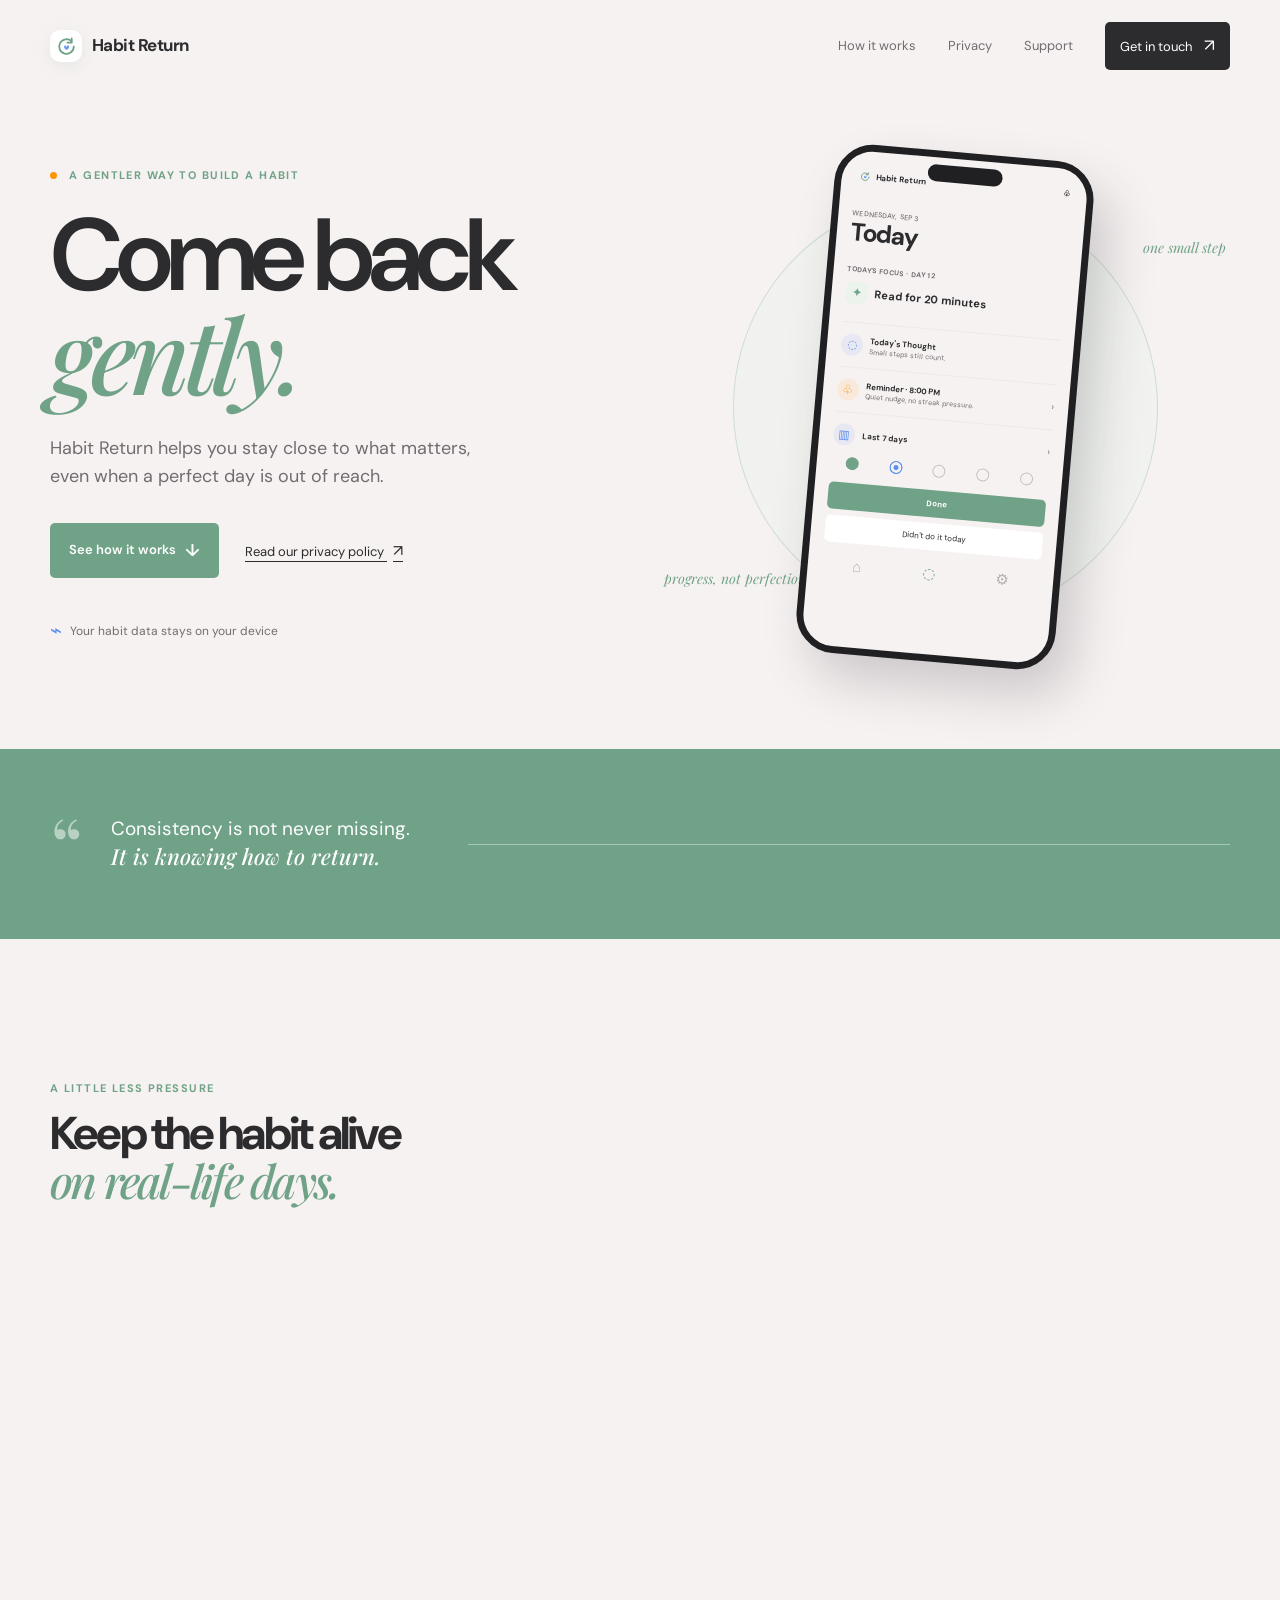
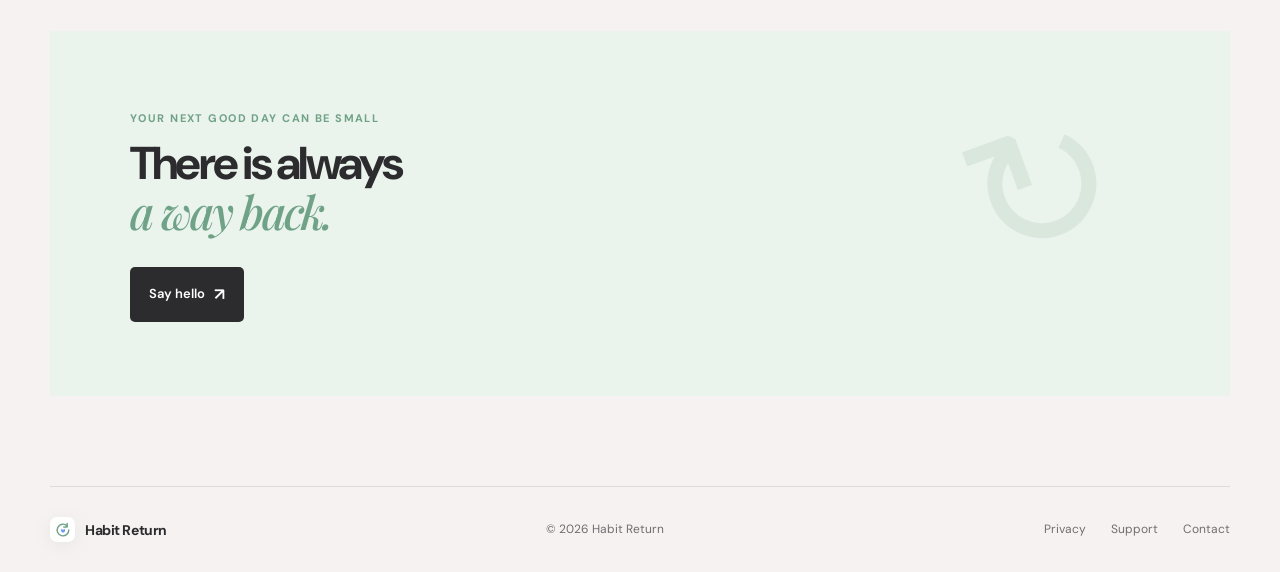
==== commit a55c0224: "add support page" ====
--- a/index.html
+++ b/index.html
@@ -15,7 +15,8 @@
         <a class="brand" href="index.html" aria-label="Habit Return home"><span class="brand-mark"
                 aria-hidden="true"><img src="assets/logo.svg" alt="" /></span><span>Habit Return</span></a>
         <nav class="site-nav" aria-label="Main navigation"><a href="#how-it-works">How it works</a><a
-                href="privacy/">Privacy</a><a class="nav-cta" href="mailto:buildwithmuzamal@gmail.com">Get in touch
+                href="privacy/">Privacy</a><a href="support/">Support</a><a class="nav-cta"
+                href="mailto:buildwithmuzamal@gmail.com">Get in touch
                 <span aria-hidden="true">↗</span></a></nav>
     </header>
     <main>
@@ -103,7 +104,8 @@
     <footer class="site-footer page-width"><a class="brand" href="index.html"><span class="brand-mark small"
                 aria-hidden="true"><img src="assets/logo.svg" alt="" /></span><span>Habit Return</span></a><span>© 2026
             Habit Return</span>
-        <div><a href="privacy/">Privacy</a><a href="mailto:buildwithmuzamal@gmail.com">Contact</a></div>
+        <div><a href="privacy/">Privacy</a><a href="support/">Support</a><a
+                href="mailto:buildwithmuzamal@gmail.com">Contact</a></div>
     </footer>
     <script src="script.js"></script>
 </body>
